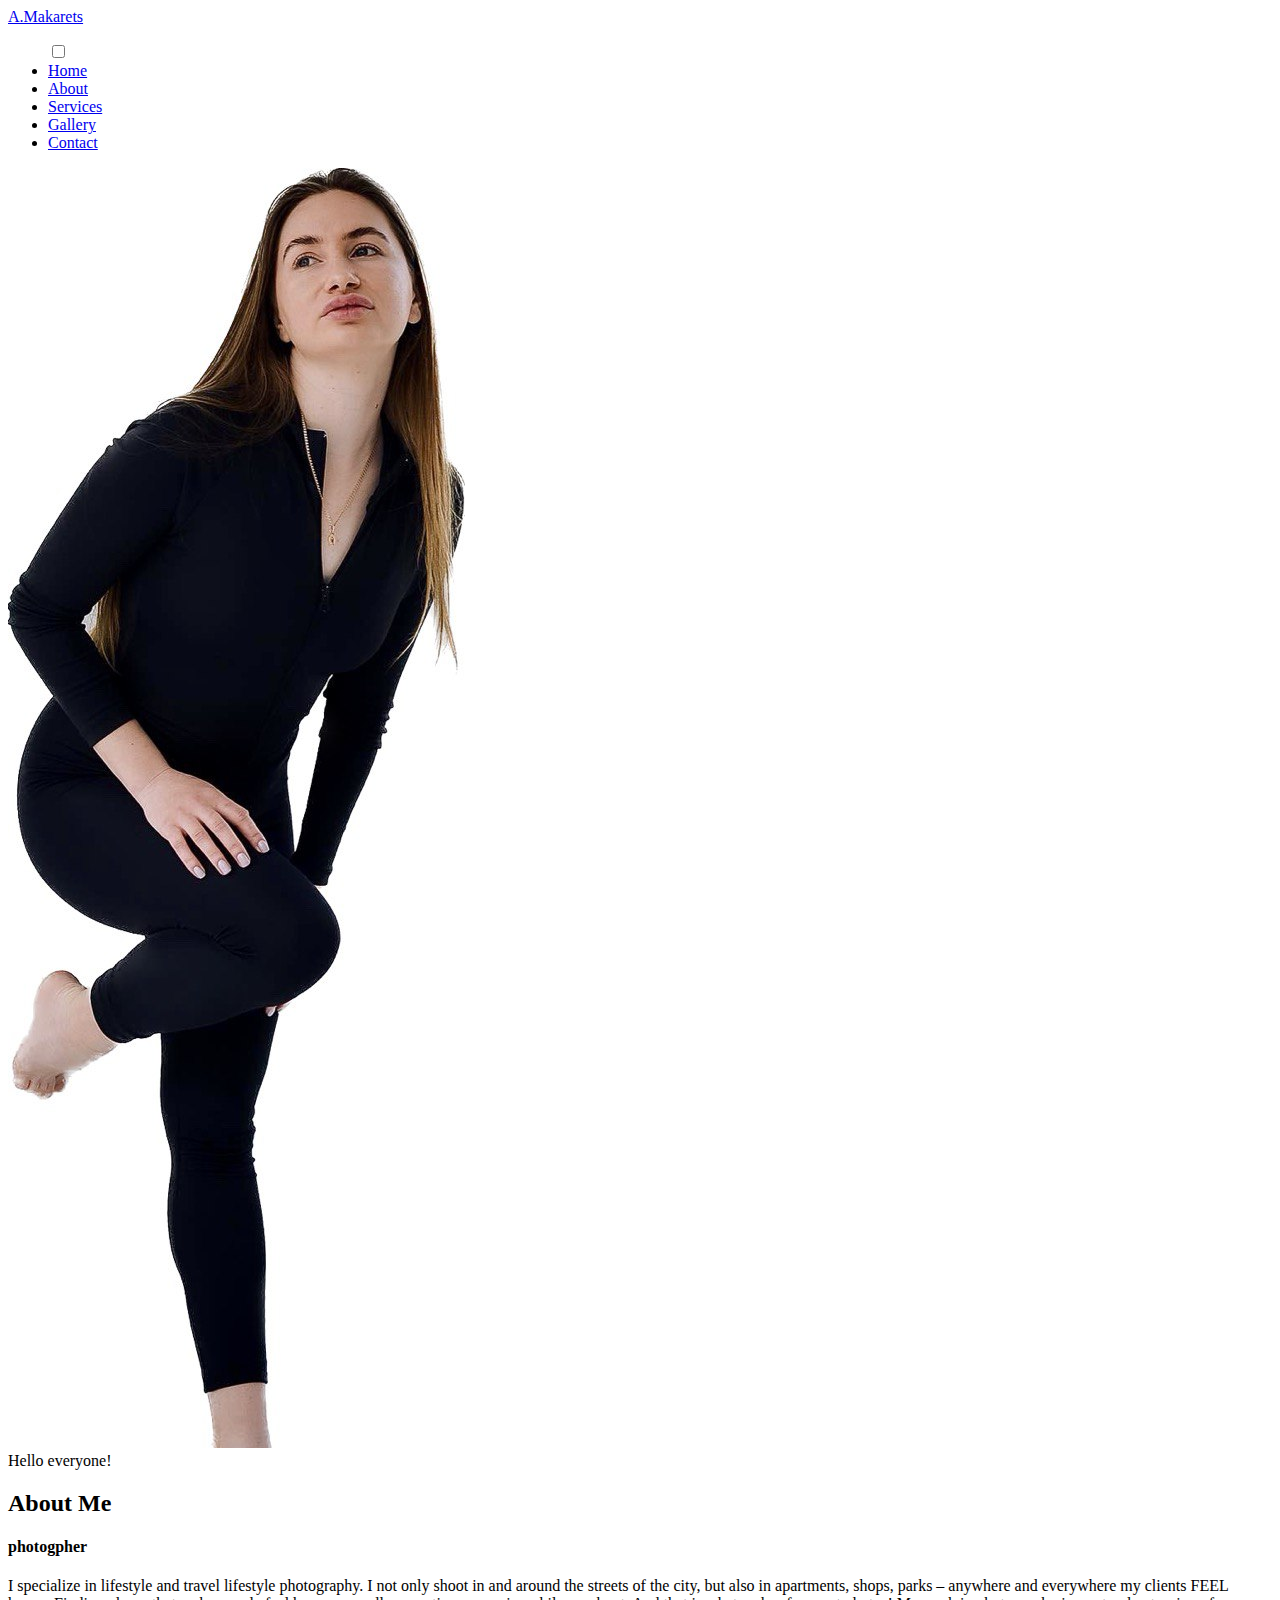
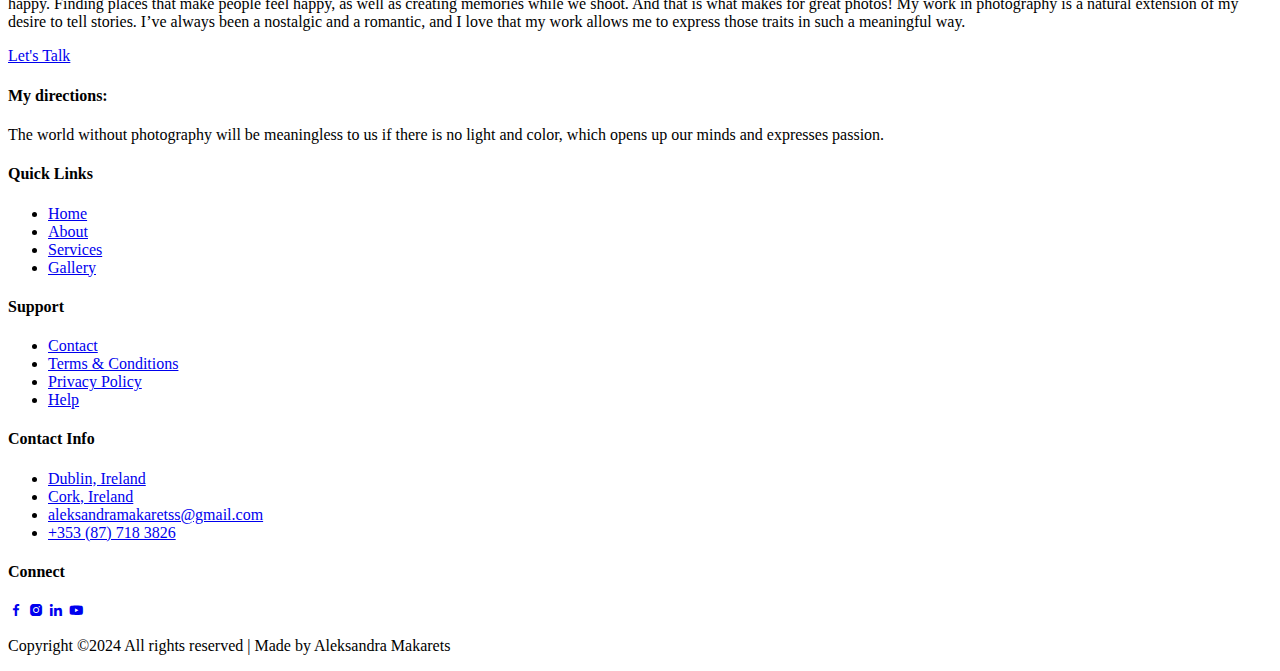
==== about.html @ 01e23a60 "Create second about section and add the text" ====
<!DOCTYPE html>
<html lang="en">
    <head>
        <meta charset="UTF-8">
        <meta name="viewport" content="width=device-width, initial-scale=1.0">
        <meta name="description" content="Professional photographer. Photoshoot in Dublin, Ireland. Photoshoot in Cork, Ireland.Portraits and family photos. Romantic photoshoots for couples">
        <meta name="keywords" content="photogpher, photo, photoshoot, photossesion, Dublin, Cork, Ireland, romantic gift, family, Portraits">
        <link rel="stylesheet" href="assets/css/style copy.css">
        <link href='https://unpkg.com/boxicons@2.1.4/css/boxicons.min.css' rel='stylesheet'>
    
        <link rel="apple-touch-icon" sizes="180x180" href="assets/favicon/apple-touch-icon.png" />
        <link rel="icon" type="image/png" sizes="32x32" href="assets/favicon/favicon-32x32.png" />
        <link rel="icon" type="image/png" sizes="16x16" href="assets/favicon/favicon-16x16.png" />
        <link rel="manifest" href="/site.webmanifest" />
        <title>Aleksandra Makarets - photogpher</title>
    </head>
<body>
    <header>
        <nav>
            <div class="navbar">
                <a href="#" class="logo">A.Makarets</a>
                <ul class="nav-links">
                    <input type="checkbox" id="checkbox_toggle">
                    <label for="checkbox_toggle" class="hamburger"><span class="hamburger-line"></span></label>
                  <div class="menu">
                    <li><a href="index.html">Home</a></li>
                    <li><a href="about.html" class="active">About</a></li>
                    <li><a href="#">Services</a></li>
                    <li><a href="#">Gallery</a></li>
                    <li><a href="#">Contact</a></li>
                  </div>
                </ul>
            </div>
        </nav>

    </header>
    <main>
        <section class="about" id="about">
            <div class="about-img">
                <img src="assets/images/aleksandraaboutphoto.jpg" alt="Aleksandra Makarets">
            </div>
            <div class="about-text">
                <div class="about-hi">Hello everyone!</div>
                <h2>About <span>Me</span></h2>
                <h4>photogpher</h4>
                <p>I specialize in lifestyle and travel lifestyle photography. I not only shoot in and around the streets of the city, but also in apartments, shops, parks – anywhere and everywhere my clients FEEL happy. Finding places that make people feel happy, as well as creating memories while we shoot. And that is what makes for great photos! My work in photography is a natural extension of my desire to tell stories. I’ve always been a nostalgic and a romantic, and I love that my work allows me to express those traits in such a meaningful way.</p>
                <a href="contact.html" target="_blank" class="btn">Let's Talk</a>
            </div>
        </section>
        <section class="directions">
            <div class="about-text2">
                <h4>My directions:</h4>
                <p>The world without photography will be meaningless to us if there is no light and color, which opens up our minds and expresses passion.</p>
            </div>

        </section>
    </main>
    <footer id="contact">
        <div class="footer">
            <div class="main">
                <div class="list">
                    <h4>Quick Links</h4>
                    <ul>
                        <li><a href="new.html">Home</a></li>
                        <li><a href="about.html">About</a></li>
                        <li><a href="servises.html">Services</a></li>
                        <li><a href="gallery.html">Gallery</a></li>
                    </ul>
                </div>

                <div class="list">
                    <h4>Support</h4>
                    <ul>
                        <li><a href="contact.html">Contact</a></li>
                        <li><a href="#">Terms & Conditions</a></li>
                        <li><a href="#">Privacy Policy</a></li>
                        <li><a href="#">Help</a></li>
                    </ul>
                </div>

                <div class="list">
                    <h4>Contact Info</h4>
                    <ul>
                        <li><a href="https://maps.app.goo.gl/aBGmZ8iCzPzRsph99" target="_blank">Dublin, Ireland</a></li>
                        <li><a href="https://maps.app.goo.gl/EzZ716tKYeEmoThd7" target="_blank">Cork, Ireland</a></li>
                        <li><a href="#">aleksandramakaretss@gmail.com</a></li>
                        <li><a href="#">+353 (87) 718 3826</a></li>
                    </ul>
                </div>

                <div class="list">
                    <h4>Connect</h4>
                    <div class="social">
                        <a href="https://www.facebook.com/profile.php?id=100008072028898" target="_blank"><i class='bx bxl-facebook'></i></a>
                        <a href="https://www.instagram.com/aleksandra_makarets/" target="_blank"><i class='bx bxl-instagram-alt' ></i></a>
                        <a href="https://www.linkedin.com/in/oleksandra-makarets-8a6067221/" target="_blank"><i class='bx bxl-linkedin' ></i></a>
                        <a href="https://www.youtube.com/" target="_blank"><i class='bx bxl-youtube' ></i></a>
                    </div>
                </div>
            </div>
        </div>

        <div class="end-text">
            <p>Copyright &copy;2024 All rights reserved | Made by Aleksandra Makarets</p>
        </div>
    </footer>
</body>
</html>
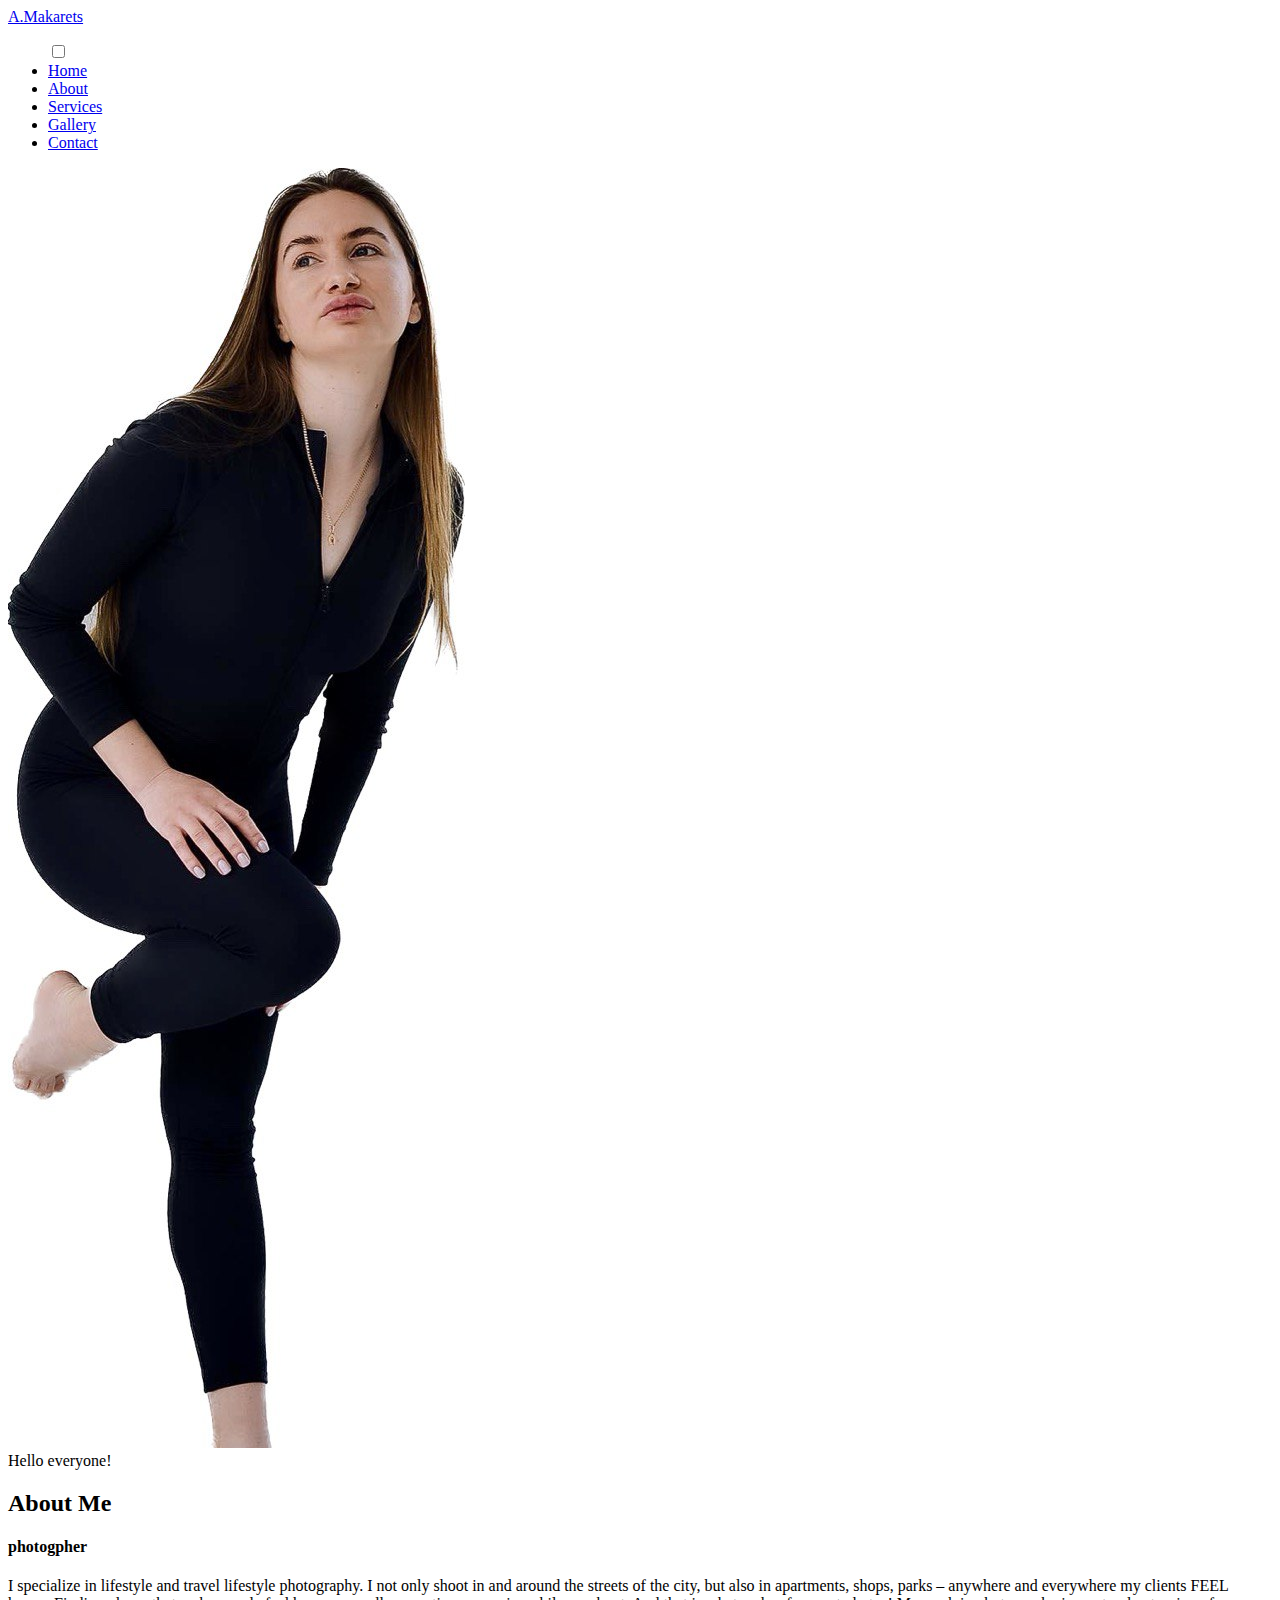
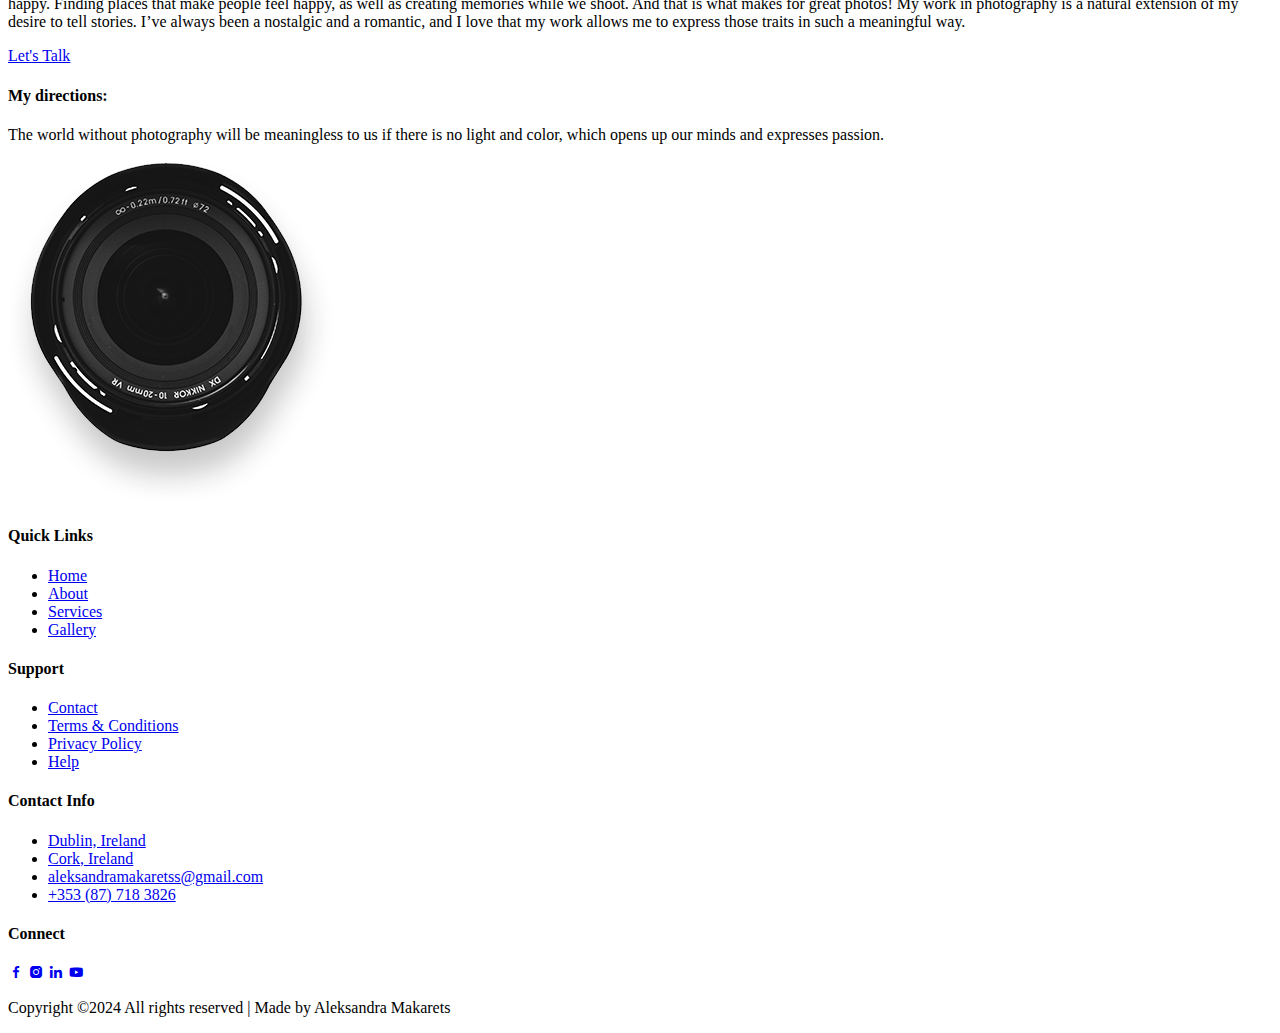
==== commit cb9fdc41: "Add image to secont about section" ====
--- a/about.html
+++ b/about.html
@@ -52,7 +52,9 @@
                 <h4>My directions:</h4>
                 <p>The world without photography will be meaningless to us if there is no light and color, which opens up our minds and expresses passion.</p>
             </div>
-
+            <div class="about-img2">
+                <img src="assets/images/about-camera-image-2.webp" alt="Camera">
+            </div>
         </section>
     </main>
     <footer id="contact">
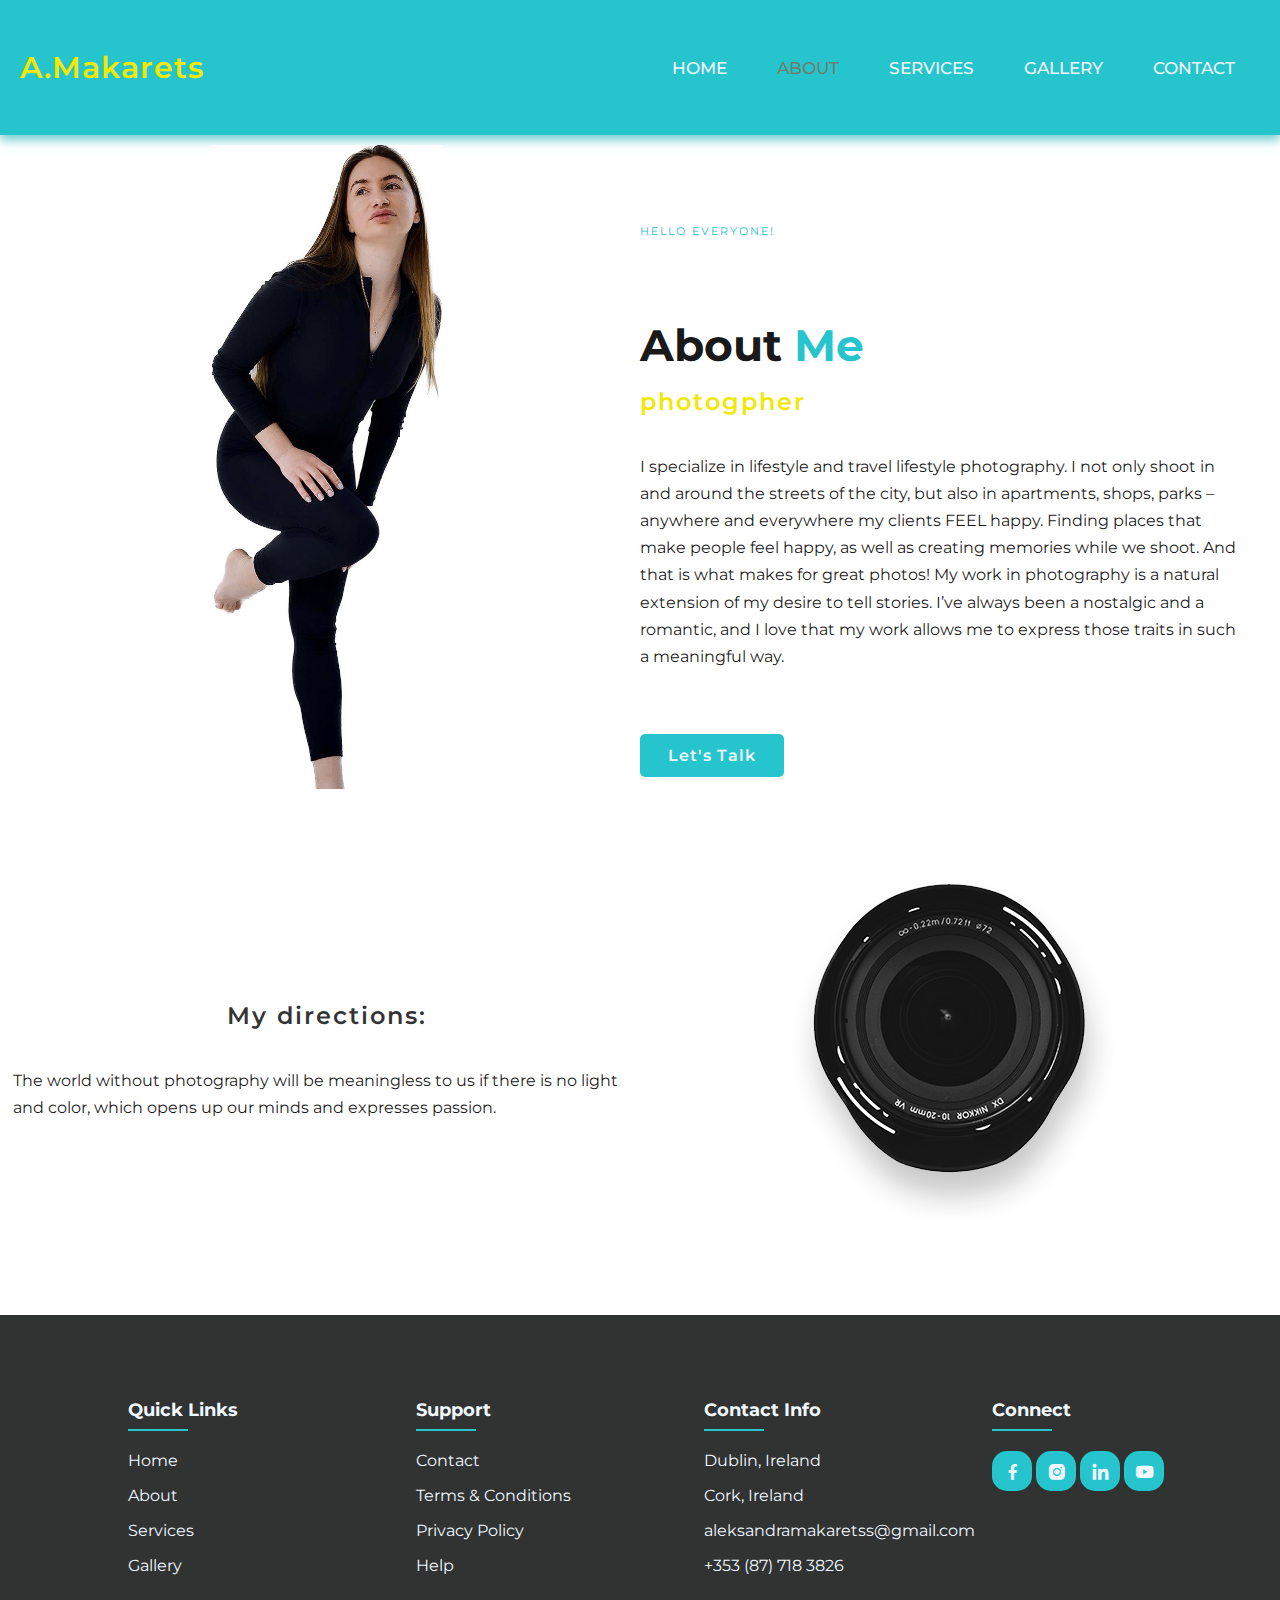
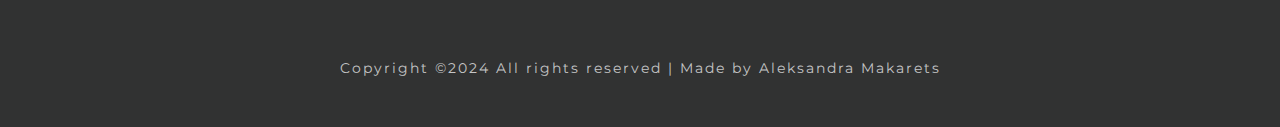
==== commit d2853eba: "Add main stylesheet to about page" ====
--- a/about.html
+++ b/about.html
@@ -5,7 +5,8 @@
         <meta name="viewport" content="width=device-width, initial-scale=1.0">
         <meta name="description" content="Professional photographer. Photoshoot in Dublin, Ireland. Photoshoot in Cork, Ireland.Portraits and family photos. Romantic photoshoots for couples">
         <meta name="keywords" content="photogpher, photo, photoshoot, photossesion, Dublin, Cork, Ireland, romantic gift, family, Portraits">
-        <link rel="stylesheet" href="assets/css/style copy.css">
+        <link rel="stylesheet" href="assets/css/style.css">
+        <link rel="stylesheet" href="assets/css/about.css">
         <link href='https://unpkg.com/boxicons@2.1.4/css/boxicons.min.css' rel='stylesheet'>
     
         <link rel="apple-touch-icon" sizes="180x180" href="assets/favicon/apple-touch-icon.png" />
--- a/assets/css/style.css
+++ b/assets/css/style.css
@@ -0,0 +1,432 @@
+@import url('https://fonts.googleapis.com/css2?family=Montserrat:ital,wght@0,100;0,200;0,300;0,400;0,500;0,600;0,700;0,800;0,900;1,100;1,200;1,300;1,400;1,500;1,600;1,700;1,800;1,900&family=Playfair+Display:ital,wght@0,400;0,500;0,600;0,700;0,800;0,900;1,400;1,500;1,600;1,700;1,800;1,900&display=swap');
+
+
+*{
+    margin: 0;
+    padding: 0;
+    box-sizing: border-box;
+    font-family: 'Montserrat', sans-serif;
+    list-style-type: none;
+    text-decoration: none;
+    scroll-behavior: smooth;
+}
+body{
+    background-color: #ffffff;
+    color: #0b0a0af1;
+    overflow-x: hidden;
+    min-width: 320px;
+    display: flex;
+    flex-direction: column;
+    min-height: 100vh;
+}
+main{
+    flex: 1 0 auto;
+}
+section{
+    padding: 0 13px 30px 13px;
+}
+/*header section*/
+.navbar{
+    display: flex;
+    align-items: center;
+    justify-content: space-between;
+    padding: 20px;
+    background-color: #26c4cd;
+    box-shadow: 0 5px 10px #6fccd1;
+    color: #f0f8ff;
+    height: 15vh;
+}
+.nav-links a{
+    color:#f0f8ff;
+}
+.logo{
+    font-size: 30px;
+    color:#F1E805;
+    font-weight: 600;
+    letter-spacing: 1px;
+    transition: all .45s ease;
+}
+.logo:hover{
+    transform: scaleX(1.3);
+}
+.menu{
+    display: flex;
+    font-size: 18px;
+}
+.menu li{
+    padding: 5px 10px;
+    font-size: 17px;
+    font-weight: 500;
+    color: #f0f8ff;
+    margin: 0 15px;
+    transition: all ease .50s;
+    text-transform: uppercase;
+}
+.menu li a:hover{
+    transition: all .3s;
+    color:#F1E805;
+}
+.menu li a.active{
+    color:#76755fe2;
+}
+#checkbox_toggle{
+    display: none;
+}
+.hamburger{
+   display: none;
+   font-size: 24px;
+   cursor: pointer;
+}
+.hamburger-line{
+    background-color: #f0f8ff;
+    display: block;
+    height: 2px;
+    position: relative;
+    width: 24px;
+}
+.hamburger-line::before,
+.hamburger-line::after{
+    background-color: #f0f8ff;
+    content: '';
+    display: block;
+    position: absolute;
+    transition: all .3s;
+    width: 100%;
+    height: 100%;
+}
+.hamburger-line::before{
+    top: 7px;
+}
+.hamburger-line::after{
+    top: -7px;
+}
+/*header section*/
+/*Home section*/
+.section-container {
+    display: flex;
+    flex-wrap: wrap;
+    justify-content: space-around;
+    align-items: center;
+    height: 100vh; 
+    margin-top: 70px;
+    width: 100%;
+}
+.home-text{
+    flex: 1;
+    text-align: left;
+    padding: 20px;
+    padding-left: 12%;
+}
+.home-text h1{
+    font-size: 46px;
+    font-weight: 700;
+    list-style: 1.1;
+    margin: 0 0 8px;
+}
+.home-text h3{
+    color: #26c4cd;
+    margin: 0 0 35px;
+    font-size: 33px;
+    font-weight: 500;
+    line-height: 1.1;
+    letter-spacing: 1px;
+    text-transform: uppercase;
+}
+.home-text p{
+    font-size: 18px;
+    line-height: 1.8;
+    margin-bottom: 40px;
+    font-weight: 400;
+    color: black;
+}
+.slide{
+    margin-bottom: 20px;
+}
+.one{
+    display: inline-block;
+    margin-right: 15px;
+    height: 32px;
+    padding: 0 15px;
+    line-height: 32px;
+    font-size: 20px;
+    font-weight: 500;
+    border-radius: 5px;
+    background: #26c4cd;
+    color: #f0f8ff;
+}
+ .two{
+    display: inline-block;
+    color: #0b0a0af1;
+    font-size: 20px;
+    font-weight: 500;
+}
+
+.button{
+    display: inline-flex;
+    align-items: center;
+    justify-content: center;
+}
+.btn{
+    display: inline-block;
+    padding: 12px 28px;
+    background: #26c4cd;
+    border-radius: 5px;
+    color: #f0f8ff;
+    letter-spacing: 1px;
+    font-weight: 600;
+    transition: all .45s ease;
+}
+.btn:hover{
+    transform: scale(0.9);
+}
+.home-img{
+    width: 30vw;
+    height: 30vh;
+}
+.home-img{
+    flex: 1;
+    background: url('../images/aleksandra\ new.jpg') no-repeat; 
+    background-size: contain;
+    background-position: 83%;
+    height: 100%; 
+   margin-bottom: 20px;
+}
+/*Home section*/
+/*Second home section numbers*/
+.numbers{
+    margin-top: 20px;
+}
+.num-title{
+    text-align: center;
+}
+.num-title h2{
+    font-size: 35px;
+    line-break: 1.2;
+}
+.num-title span{
+    color: #26c4cd;
+}
+.block h3{
+    position: absolute;
+    font-size: 22px;
+    font-weight: 600;
+    text-align: right;
+    color:#cac41d;
+    top:36px;
+    right: 40px;
+}
+.block h4{
+    color:#0b0a0af1;
+    letter-spacing: 2px;
+    margin: 10px 0;
+}
+.numbers-content{
+    display: grid;
+    grid-template-columns: repeat(auto-fit, minmax(200px, auto));
+    grid-gap:2rem;
+    align-items: center;
+    text-align: center;
+    margin-top: 5rem;
+}
+.block{
+    position: relative;
+    transition: all .3s cubic-bezier(.445, .05, .55, .95);
+    will-change: filter;
+    cursor: pointer;
+    
+}
+.block img{
+    width: 100%;
+    height: auto;
+}
+/*Second home section numbers*/
+/*Footer section*/
+#contact{
+    background: #1d1e1ee8;
+}
+.main{
+    display: flex;
+    flex-wrap: wrap;
+    margin-left: 10%;
+    margin-top: 5%;
+    margin-bottom: 5%;
+}
+.footer{
+    padding: 20px 0;
+}
+.list{
+    width: 25%;
+    
+}
+.list h4{
+    font-size: 18px;
+    color: #f0f8ff;
+    margin-bottom: 30px;
+    position: relative;
+}
+.list h4::before{
+    content: '';
+    position: absolute;
+    height: 2px;
+    width: 60px;
+    left: 0;
+    bottom: -10px;
+    background: #26c4cd;
+}
+.list ul li:not(:last-child){
+    margin-bottom: 16px;
+}
+.list ul li a{
+    color: #f0f8ff;
+    display: block;
+    transition: .3s;
+}
+.list ul li a:hover{
+    color: #F1E805;
+    transform: translateX(14px);
+}
+.social a{
+    height: 40px;
+    width: 40px;
+    background: #26c4cd;
+    color: #f0f8ff;
+    display: inline-flex;
+    align-items: center;
+    justify-content: center;
+    font-size: 21px;
+    border-radius: 15px;
+    transition: .3s;
+}
+.list .social a:hover{
+    transform: scale(1.06);
+}
+.end-text{
+    text-align: center;
+    padding-bottom: 50px;
+}
+.end-text p{
+    color: #c4c5c6;
+    font-size: 14px;
+    letter-spacing: 2px;
+}
+/*Footer section*/
+/*Media header, footer and general*/
+@media(max-width:1100px){
+    h1{
+        font-size: 4.5rem;
+        transition: .1s;
+    }
+    h2{
+        font-size: 2.3rem;
+        transition: .1s;
+    }
+    h3, h4{
+        font-size: 1.8rem;
+        transition: .1s;
+    }
+    p, h5, h6{
+        font-size: 1rem;
+        transition: .1s;
+    }
+    .home-text{
+        font-size: 2.5rem;
+    }
+    .home{
+        height: 87vh;
+    }
+    
+    .botton a{
+    font-size: 11px;
+    display: inline-flex;
+    align-items: center;
+    justify-content: center;
+    }
+}
+@media (max-width:1040px){
+    .list{
+        width: 50%;
+        margin-bottom: 12px;
+    }
+}
+@media(max-width:768px){
+    .menu{
+       display: none;
+       max-height: 0;
+       overflow: hidden;
+       position: absolute;
+       background-color: #26c4cd;
+       text-align: center;
+       right: 5%;
+       left: 5%;
+       margin-top: 20px;
+    }
+
+    .menu li a{
+        padding: 10px;
+        display: block;
+    }
+    .hamburger{
+        display: block;
+        padding: 20px 0;
+     }
+    #checkbox_toggle:checked ~ .menu{
+        display: block;
+        max-height: 100%;
+        transition: all .5s;
+    } 
+    #checkbox_toggle:checked ~ .hamburger .hamburger-line{
+        background-color: transparent;
+    }
+    #checkbox_toggle:checked ~ .hamburger .hamburger-line::before{
+        transform: rotate(-45deg);
+        top: 0;
+    }
+    #checkbox_toggle:checked ~ .hamburger .hamburger-line::after{
+        transform: rotate(45deg);
+        top: 0;
+    }
+    .home{
+        z-index: -1;
+    }
+    h1{
+        font-size: 3.5rem;
+        transition: .1s;
+    }
+    h2{
+        font-size: 1.6rem;
+        transition: .1s;
+    }
+    h3, h4{
+        font-size: 1.2rem;
+        transition: .1s;
+    }
+    p, h5, h6{
+        font-size: 0.8rem;
+        transition: .1s;
+    }
+    .home-text{
+        font-size: 2.0rem;
+    }
+    .home{
+        height: 77vh;
+    }
+}
+@media (max-width: 768px) {
+    .section-container {
+        flex-direction: column;
+    }
+
+    .home-text, .home-img{
+        display: block;
+        width: 100%;
+    }
+    .home-img{
+        display: none;
+        flex: 1;
+        background: url('../images/aleksandra\ new.jpg') no-repeat; 
+        background-size: contain;
+        background-position: 85%;
+        height: 100%; 
+    }
+
+}
--- a/assets/css/about.css
+++ b/assets/css/about.css
@@ -0,0 +1,116 @@
+.about {
+   display: grid;
+   grid-template-columns: repeat(2, 1fr);
+   align-items: center;
+   gap:1.5;
+}
+.about-img {
+   display: table-cell;
+   vertical-align: middle;
+   text-align: center;
+   line-height: 135px;
+   margin: 10px 0 0 0;
+   padding: 0px;
+}
+.about-img2{
+   display: table-cell;
+   vertical-align: middle;
+   text-align: center;
+   line-height: 135px;
+   margin: 0px;
+}
+.about-img img{
+    max-width: 230px;
+    height: auto;
+    width: 100%;
+}
+.about-hi{
+    font-size: 11px ;
+    color: #26c4cd;
+    text-transform: uppercase;
+    letter-spacing: 2px;
+    padding: 15px 0;
+    margin-bottom: 70px;
+}
+.about-text h2{
+    font-size: 44px;
+    line-height: 1;
+}
+.about-text span{
+    font-size: 44px;
+    line-height: 1;
+    color: #26c4cd;
+}
+.about-text h4{
+    font-size: 24px;
+    font-weight: 600;
+    line-height: 1.7;
+    margin: 15px 0 30px;
+    color:#F1E805;
+    letter-spacing: 2px;
+}
+.about-text p{
+    font-size: 16px;
+    line-height: 1.7;
+    margin-bottom: 4rem;
+    margin-right: 20px;
+}
+.directions{
+    display: grid;
+    grid-template-columns: repeat(2, 1fr);
+    align-items: center;
+    gap:1.5;
+    padding-top: 0;
+}
+.about-text2 h4{
+    font-size: 24px;
+    font-weight: 600;
+    line-height: 1.7;
+    margin: 15px 0 30px;
+    color:#1d1e1ee8;
+    letter-spacing: 2px;
+    text-align: center;
+}
+.about-text2 p{
+    font-size: 16px;
+    line-height: 1.7;
+    margin-bottom: 4rem;
+    margin-right: 20px;
+}
+
+@media (max-width: 768px) {
+    .about{
+        display: grid;
+        grid-template-columns: repeat(1, 1fr);
+        align-items: center;
+        gap:1.5;
+    }
+    .directions{
+        display: grid;
+        grid-template-columns: repeat(1, 1fr);
+        align-items: center;
+        gap:1.5;
+        padding-top: 0;
+    }
+    .about-hi{
+        text-align: center;
+    }
+    .about-text p {
+        padding-right: 3rem;
+        text-align: left;
+    }
+    .about-text2 p {
+        padding-right: 3rem;
+        text-align: left;
+    }
+    .about-text h2{
+        text-align: center;
+    }
+    .about-text h4{
+        text-align: center;
+    }
+    .about-text2 h4{
+        text-align: center;
+    }
+    
+}